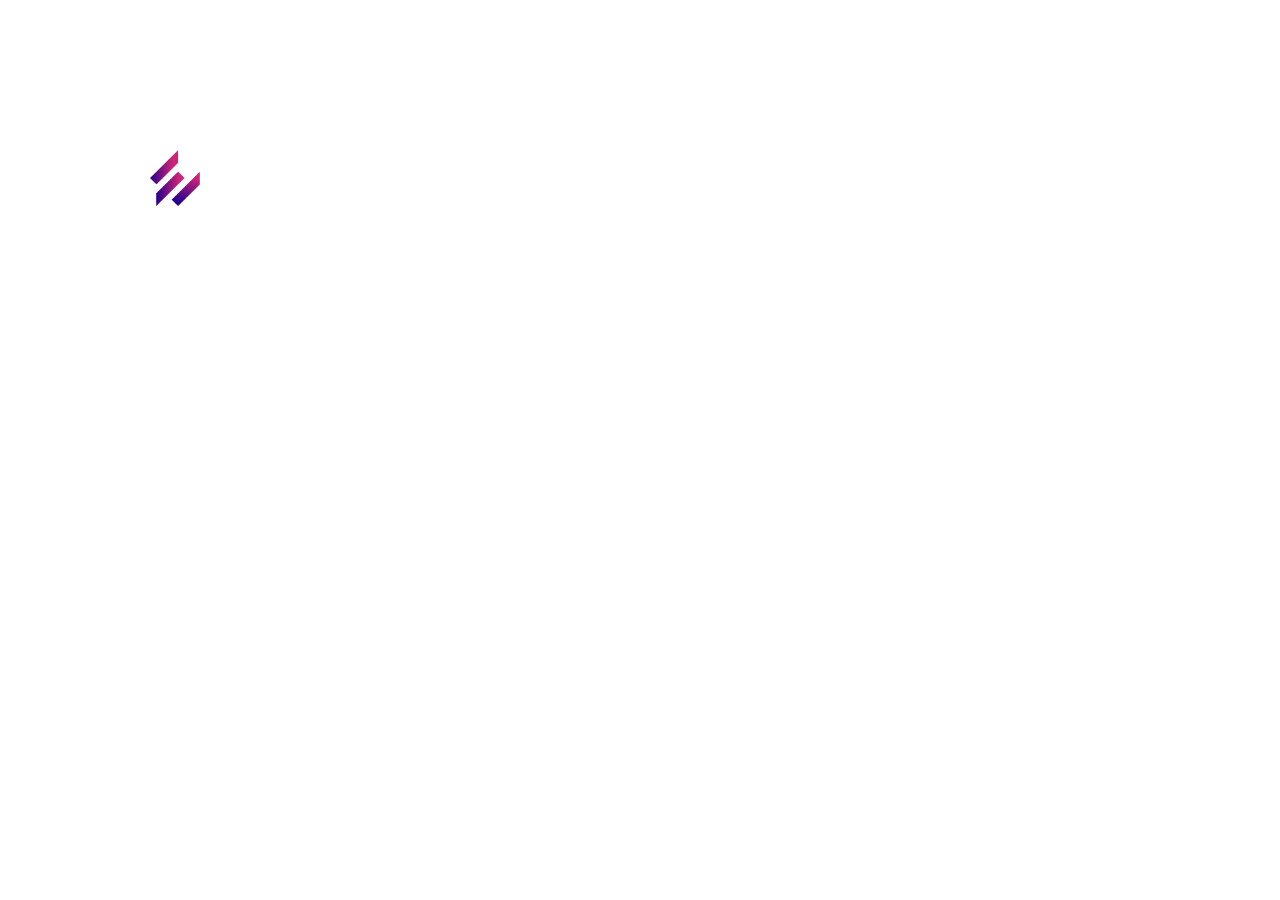
==== bw1/secondapagina.html @ 203ee13a "Add files via upload" ====
<!DOCTYPE html>
<html lang="it">

<head>
    <meta charset="UTF-8">
    <meta name="viewport" content="width=device-width, initial-scale=1.0">
    <link rel="stylesheet" href="./assets/css/style.css">
    <title>Question</title>
</head>

<body>

    <header>
        <div id="logo">
            <img src="./assets/img/epicode_logo.png" alt="logo logo Epicode">
        </div>
    </header>

    <main>
        <div id="mainpage">

            <div id="question">

            </div>

            <div id="answer">

            </div>



            <div id="bottom">
                <div id="countquestion">
                </div>
            </div>

        </div>

    </main>



    <script src="./assets/javascript/script.js"></script>
</body>

</html>
---- bw1/assets/css/style.css ----
@import url('https://fonts.googleapis.com/css2?family=Inter:ital,opsz,wght@0,14..32,100..900;1,14..32,100..900&family=Outfit:wght@100..900&display=swap');

* {
    margin: 0;
    padding: 0;
    box-sizing: border-box;
}

 body {
    background-image: url("/BuildWeek/BW1/bw1/assets/img/bg.jpg");
    background-repeat: no-repeat;
    background-size: cover;
    width: 100%;
    height: 100%;
    padding: 150px;
}

header {
    width: auto;
    height: 35%;
}

#logo {
    width: 25%;
}

#logo img {
    width: 100%;
    height: 100%;
}
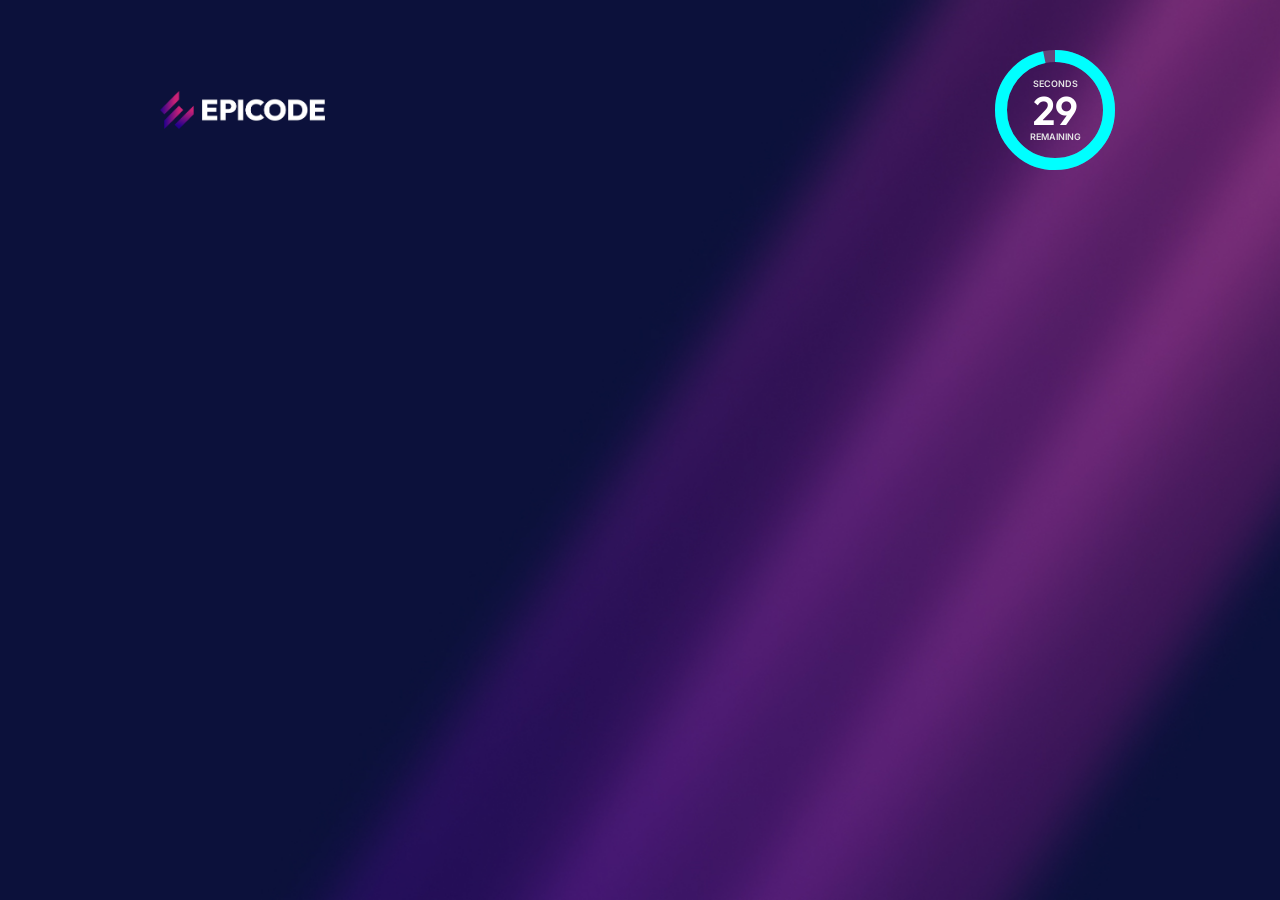
==== commit 88764bce: "Aggiunto timer 30s e risolto bug" ====
--- a/bw1/secondapagina.html
+++ b/bw1/secondapagina.html
@@ -13,6 +13,17 @@
     <header>
         <div id="logo">
             <img src="./assets/img/epicode_logo.png" alt="logo logo Epicode">
+        </div>
+        <div id="timer-container">
+            <svg class="timer-svg" width="130" height="130" viewBox="0 0 130 130">
+                <circle class="timer-bg" cx="65" cy="65" r="54" />
+                <circle class="timer-progress" id="timer-circle" cx="65" cy="65" r="54" />
+                </svg>
+            <div class="timer-text">
+                <span class="timer-label">SECONDS</span>
+                <span id="timer-number">30</span>
+                <span class="timer-label">REMAINING</span>
+            </div>
         </div>
     </header>
 
--- a/bw1/assets/css/style.css
+++ b/bw1/assets/css/style.css
@@ -1,4 +1,4 @@
-@import url('https://fonts.googleapis.com/css2?family=Inter:ital,opsz,wght@0,14..32,100..900;1,14..32,100..900&family=Outfit:wght@100..900&display=swap');
+@import url('https://fonts.googleapis.com/css2?family=Inter:wght@400;600;700&family=Outfit:wght@400;600;700&display=swap');
 
 * {
     margin: 0;
@@ -6,25 +6,236 @@
     box-sizing: border-box;
 }
 
- body {
-    background-image: url("/BuildWeek/BW1/bw1/assets/img/bg.jpg");
+body {
+    background-image: url('../img/bg.jpg');
+    background-size: cover;
+    background-position: center;
     background-repeat: no-repeat;
-    background-size: cover;
+    min-height: 100vh;
+    color: #ffffff;
+    font-family: 'Inter', sans-serif;
+    font-size: 16px;
+    padding: 45px 8%;
+    display: flex;
+    flex-direction: column;
+    align-items: center;
+}
+
+header {
+    width: 100%;
+    max-width: 960px;
+    margin-bottom: 30px;
+}
+
+#logo {
+    width: 165px;
+}
+
+#logo img {
+    width: 165px;
+    max-width: 165px;
+    height: auto;
+    display: block;
+}
+
+main {
+    flex: 1;
+    width: 100%;
+    max-width: 960px;
+    display: flex;
+    flex-direction: column;
+    justify-content: center;
+}
+
+#mainpage {
+    width: 100%;
+}
+
+#title h1 {
+    font-family: 'Outfit', sans-serif;
+    font-size: 74px;
+    font-weight: 600;
+    line-height: 0.92;
+    max-width: 480px;
+    margin-bottom: 40px;
+    letter-spacing: -1.5px;
+    color: #e9e9ef;
+}
+
+#instruction h3 {
+    font-family: 'Outfit', sans-serif;
+    color: #D20094;
+    font-size: 30px;
+    font-weight: 700;
+    margin-bottom: 10px;
+}
+
+#instruction p {
+    font-size: 16px;
+    line-height: 1.5;
+    color: #e6e6e6;
+    max-width: 495px;
+    margin-bottom: 40px;
+}
+
+#instruction ul {
+    padding-left: 22px;
+    margin-bottom: 85px;
+}
+
+#instruction ul li {
+    font-size: 16px;
+    line-height: 1.85;
+    color: #e6e6e6;
+}
+
+#bottom {
+    display: flex;
+    justify-content: space-between;
+    align-items: center;
+    width: 100%;
+}
+
+#promise {
+    display: flex;
+    align-items: center;
+    gap: 14px;
+}
+
+#promise input[type="checkbox"] {
+    appearance: none;
+    -webkit-appearance: none;
+    width: 18px;
+    height: 18px;
+    border: 2px solid #ffffff;
+    background-color: transparent;
+    border-radius: 0;
+    cursor: pointer;
+    flex-shrink: 0;
+    position: relative;
+    margin: 0;
+}
+
+#promise input[type="checkbox"]:checked::after {
+    content: "";
+    position: absolute;
+    left: 4px;
+    top: 0px;
+    width: 5px;
+    height: 10px;
+    border: solid #00FFFF;
+    border-width: 0 2px 2px 0;
+    transform: rotate(45deg);
+}
+
+#promise p,
+#promise label {
+    display: flex;
+    align-items: center;
+    gap: 14px;
+    font-size: 14px;
+    font-weight: 600;
+    color: #ffffff;
+    cursor: pointer;
+    user-select: none;
+    margin: 0;
+}
+
+#proceed button {
+    display: flex;
+    align-items: center;
+    justify-content: center;
+    width: 240px;
+    height: 62px;
+    padding: 0;
+    background-color: #00FFFF;
+    color: #0b113a;
+    font-family: 'Outfit', sans-serif;
+    font-size: 20px;
+    font-weight: 700;
+    letter-spacing: 0.5px;
+    text-align: center;
+    line-height: 1;
+    border: none;
+    cursor: pointer;
+    box-shadow: 0 0 30px rgba(0, 255, 255, 0.75);
+    transition: transform 0.15s ease, box-shadow 0.2s ease;
+}
+
+#proceed button * {
+    margin: 0;
+    padding: 0;
+    display: flex;
+    align-items: center;
+    justify-content: center;
     width: 100%;
     height: 100%;
-    padding: 150px;
-}
-
+    line-height: 1;
+    text-decoration: none;
+    color: inherit;
+}
+
+#proceed button:hover {
+    transform: translateY(-2px);
+    box-shadow: 0 0 42px rgba(0, 255, 255, 0.95);
+}
+
+#proceed button:active {
+    transform: translateY(0);
+}
 header {
-    width: auto;
-    height: 35%;
-}
-
-#logo {
-    width: 25%;
-}
-
-#logo img {
-    width: 100%;
-    height: 100%;
+    display: flex;
+    justify-content: space-between;
+    align-items: center;
+}
+
+#timer-container {
+    position: relative;
+    width: 130px;
+    height: 130px;
+    display: flex;
+    align-items: center;
+    justify-content: center;
+}
+
+.timer-svg {
+    transform: rotate(-90deg);
+}
+
+.timer-bg {
+    fill: none;
+    stroke: rgba(255, 255, 255, 0.2);
+    stroke-width: 12;
+}
+
+.timer-progress {
+    fill: none;
+    stroke: #00FFFF;
+    stroke-width: 12;
+    stroke-dasharray: 339.29;
+    stroke-dashoffset: 0;
+    transition: stroke-dashoffset 1s linear;
+}
+
+.timer-text {
+    position: absolute;
+    display: flex;
+    flex-direction: column;
+    align-items: center;
+    justify-content: center;
+    text-align: center;
+}
+
+.timer-label {
+    font-size: 9px;
+    font-weight: 600;
+    color: #e6e6e6;
+}
+
+#timer-number {
+    font-family: 'Outfit', sans-serif;
+    font-size: 40px;
+    font-weight: 600;
+    line-height: 1.05;
+    color: #ffffff;
 }
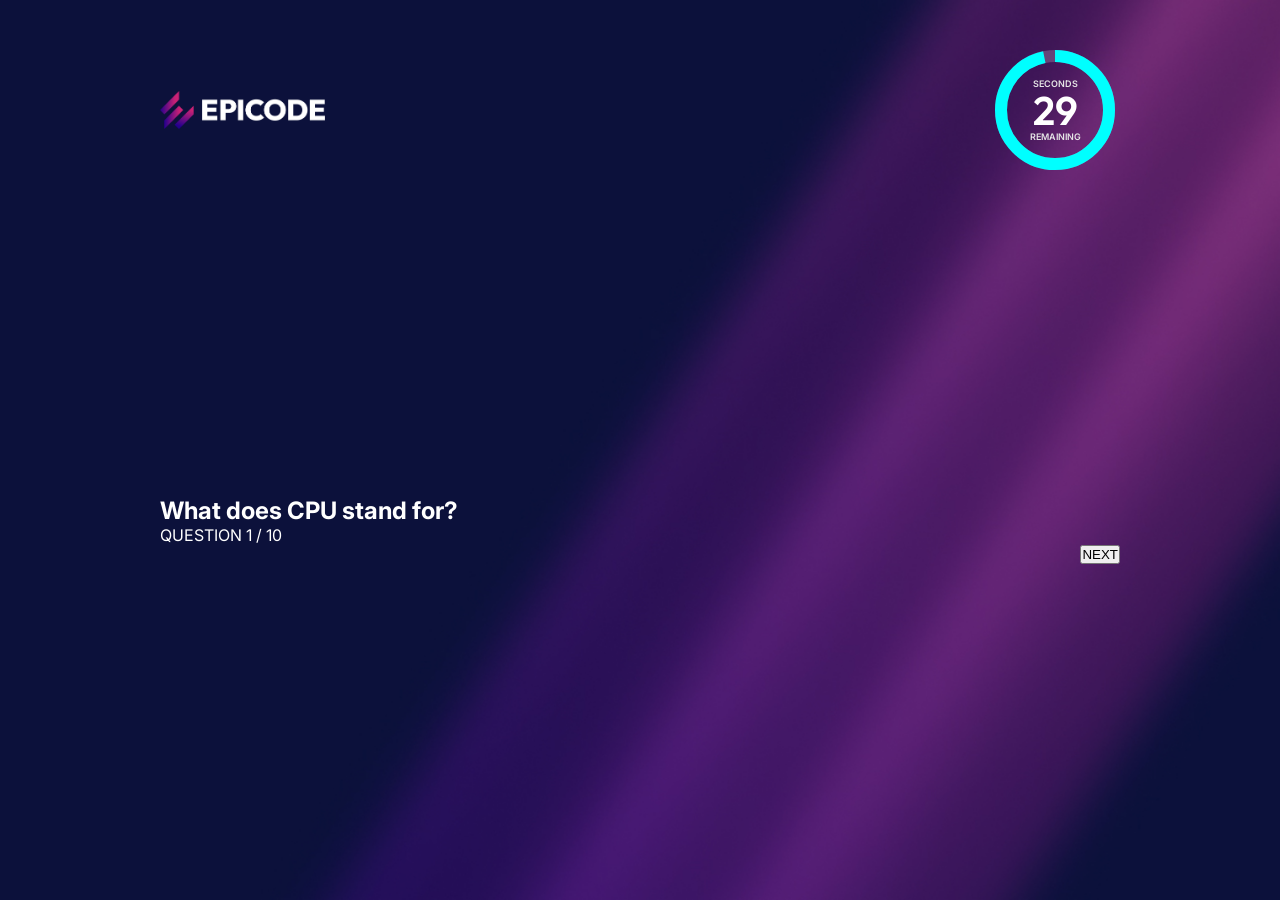
==== commit 294ac1d1: "js domande con button next" ====
--- a/bw1/secondapagina.html
+++ b/bw1/secondapagina.html
@@ -46,6 +46,11 @@
             </div>
 
         </div>
+        <div id="bottom">
+                <div id="countquestion">
+                </div>
+                <button id="next-btn">NEXT</button>
+            </div>
 
     </main>
 
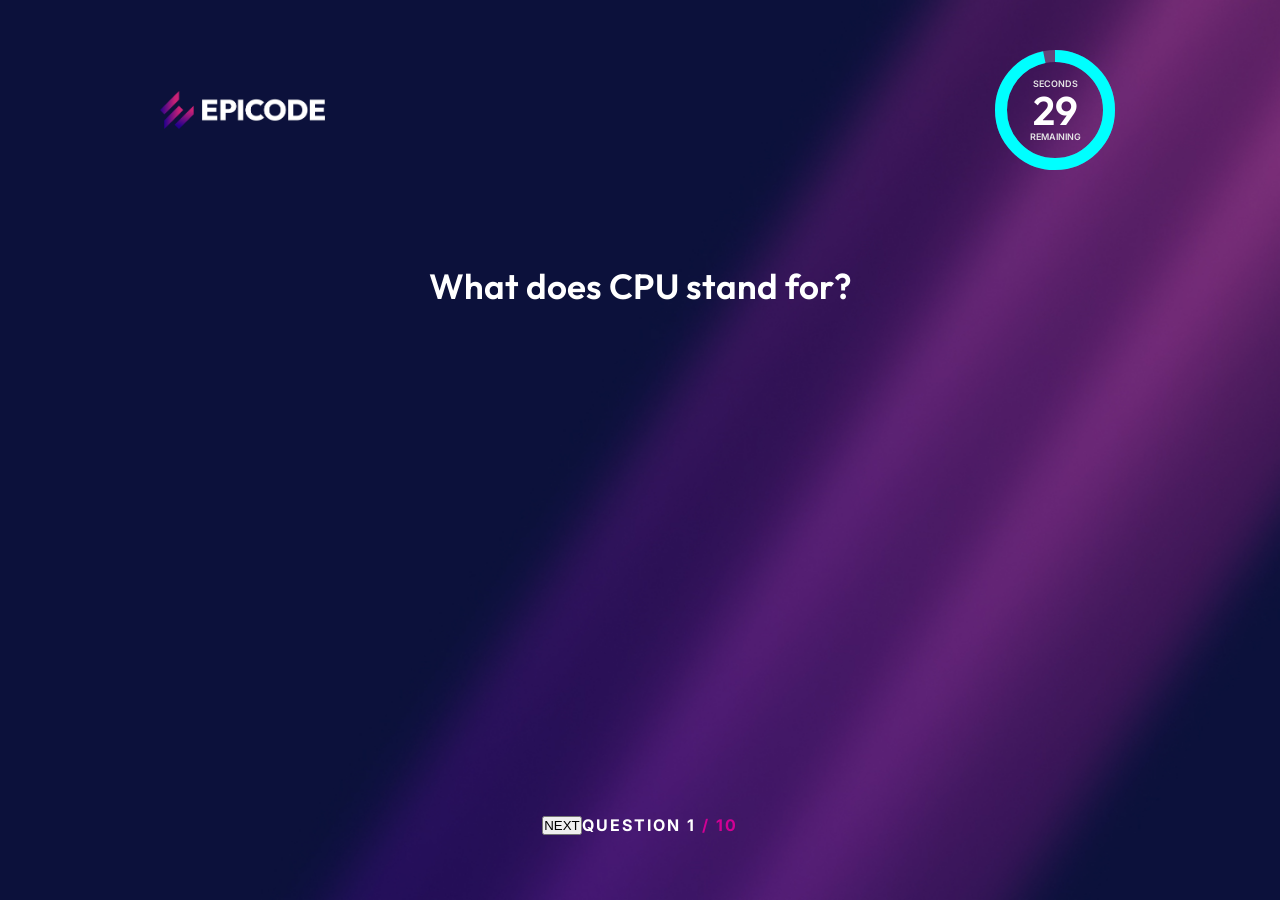
==== commit b8c45054: "ottimizazione js style in css seconda parte" ====
--- a/bw1/secondapagina.html
+++ b/bw1/secondapagina.html
@@ -28,35 +28,18 @@
     </header>
 
     <main>
-        <div id="mainpage">
+       <div id="mainpage">
+            <div id="question"></div>
+            <div id="answer"></div>
+        </div>
 
-            <div id="question">
-
-            </div>
-
-            <div id="answer">
-
-            </div>
-
-
-
-            <div id="bottom">
-                <div id="countquestion">
-                </div>
-            </div>
-
+        <div id="bottom">
+            <button id="next-btn">NEXT</button>
+            <div id="countquestion"></div>
         </div>
-        <div id="bottom">
-                <div id="countquestion">
-                </div>
-                <button id="next-btn">NEXT</button>
-            </div>
-
     </main>
-
-
-
     <script src="./assets/javascript/script.js"></script>
+    
 </body>
 
 </html>
--- a/bw1/assets/css/style.css
+++ b/bw1/assets/css/style.css
@@ -238,4 +238,40 @@
     font-weight: 600;
     line-height: 1.05;
     color: #ffffff;
+}
+#question {
+    text-align: center;
+    margin: 60px auto 40px auto;
+    width: 100%;
+    max-width: 800px;
+}
+#question h2 {
+    font-family: 'Outfit', sans-serif;
+    font-size: 35px;
+    font-weight: 600;
+    color: #ffffff;
+    line-height: 1.2;
+    margin: 0;
+}
+#bottom {
+    display: flex;
+    justify-content: center;
+    align-items: center;
+    width: 100%;
+    margin-top: auto;
+    padding-bottom: 20px;
+}
+#countquestion {
+    text-align: center;
+    font-family: 'Inter', sans-serif;
+    font-size: 16px;
+    font-weight: 700;
+    letter-spacing: 2px;
+    color: #ffffff;
+    text-transform: uppercase;
+   
+}
+#countquestion span {
+    color: #D20094;
+    font-weight: 700;
 }
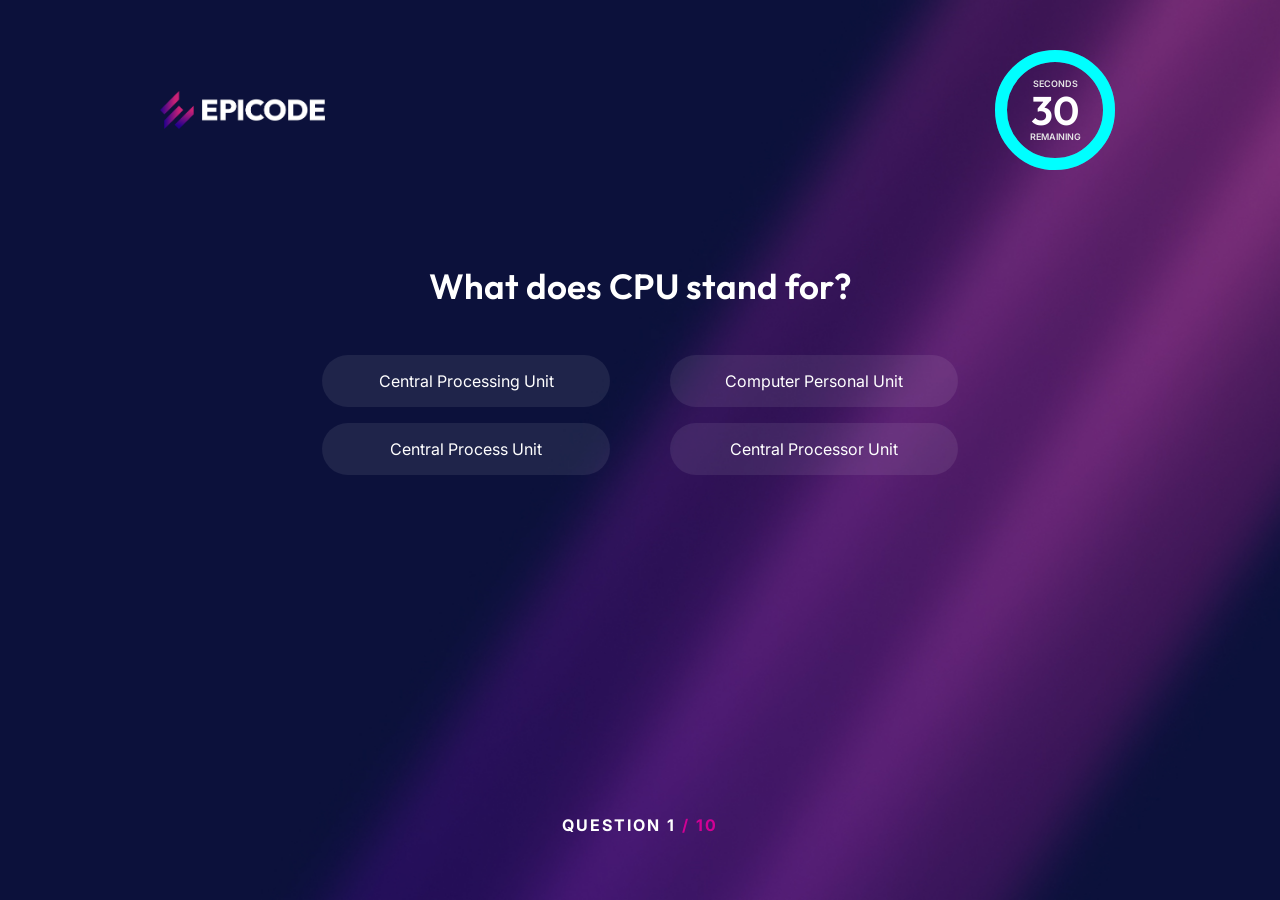
==== commit b6a6abaa: "modifiche css pulsanti" ====
--- a/bw1/secondapagina.html
+++ b/bw1/secondapagina.html
@@ -18,7 +18,7 @@
             <svg class="timer-svg" width="130" height="130" viewBox="0 0 130 130">
                 <circle class="timer-bg" cx="65" cy="65" r="54" />
                 <circle class="timer-progress" id="timer-circle" cx="65" cy="65" r="54" />
-                </svg>
+            </svg>
             <div class="timer-text">
                 <span class="timer-label">SECONDS</span>
                 <span id="timer-number">30</span>
@@ -28,18 +28,17 @@
     </header>
 
     <main>
-       <div id="mainpage">
+        <div id="mainpage">
             <div id="question"></div>
             <div id="answer"></div>
         </div>
 
-        <div id="bottom">
-            <button id="next-btn">NEXT</button>
+        <div id="bottom2">
             <div id="countquestion"></div>
         </div>
     </main>
     <script src="./assets/javascript/script.js"></script>
-    
+
 </body>
 
 </html>
--- a/bw1/assets/css/style.css
+++ b/bw1/assets/css/style.css
@@ -183,6 +183,7 @@
 #proceed button:active {
     transform: translateY(0);
 }
+
 header {
     display: flex;
     justify-content: space-between;
@@ -239,12 +240,14 @@
     line-height: 1.05;
     color: #ffffff;
 }
+
 #question {
     text-align: center;
     margin: 60px auto 40px auto;
     width: 100%;
     max-width: 800px;
 }
+
 #question h2 {
     font-family: 'Outfit', sans-serif;
     font-size: 35px;
@@ -253,7 +256,8 @@
     line-height: 1.2;
     margin: 0;
 }
-#bottom {
+
+#bottom2 {
     display: flex;
     justify-content: center;
     align-items: center;
@@ -261,6 +265,7 @@
     margin-top: auto;
     padding-bottom: 20px;
 }
+
 #countquestion {
     text-align: center;
     font-family: 'Inter', sans-serif;
@@ -269,9 +274,50 @@
     letter-spacing: 2px;
     color: #ffffff;
     text-transform: uppercase;
-   
-}
+
+}
+
 #countquestion span {
     color: #D20094;
     font-weight: 700;
+}
+
+div>form {
+    width: 100%;
+    display: flex;
+    flex-wrap: wrap;
+    justify-content: center;
+}
+
+
+div>form>label {
+
+    padding: 16px 28px;
+    border-radius: 999px;
+    background-color: rgba(255, 255, 255, 0.08);
+    cursor: pointer;
+    transition: all 0.2s ease;
+    font-size: 16px;
+    color: #ffffff;
+    width: 30%;
+    text-align: center;
+    margin: 8px 30px;
+}
+
+div>form>label:hover {
+    background: linear-gradient(0deg, #900080, #D20094);
+
+}
+
+/*
+#answer {
+    display: grid;
+    grid-template-columns: repeat(2, minmax(220px, 1fr));
+    gap: 16px 24px;
+    max-width: 760px;
+    margin: 24px auto;
+}
+*/
+div>form>input {
+    appearance: none;
 }
